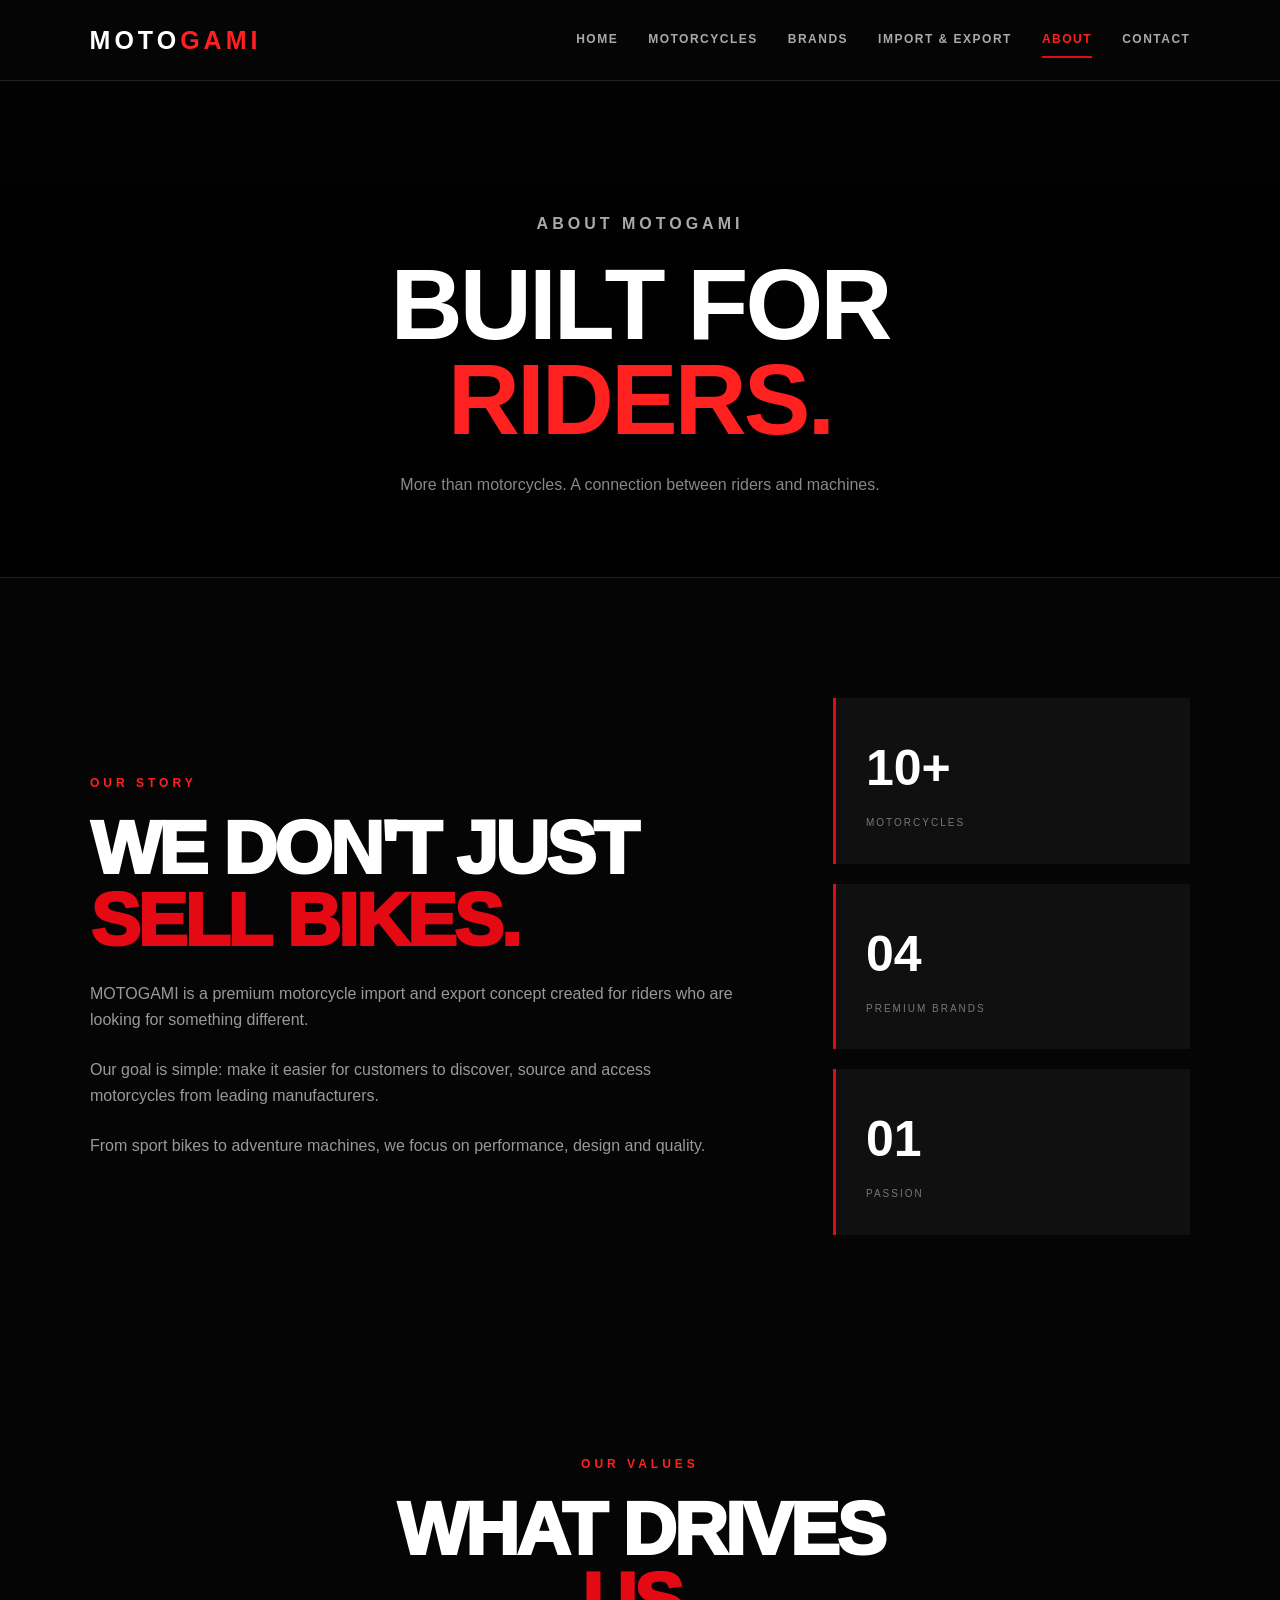
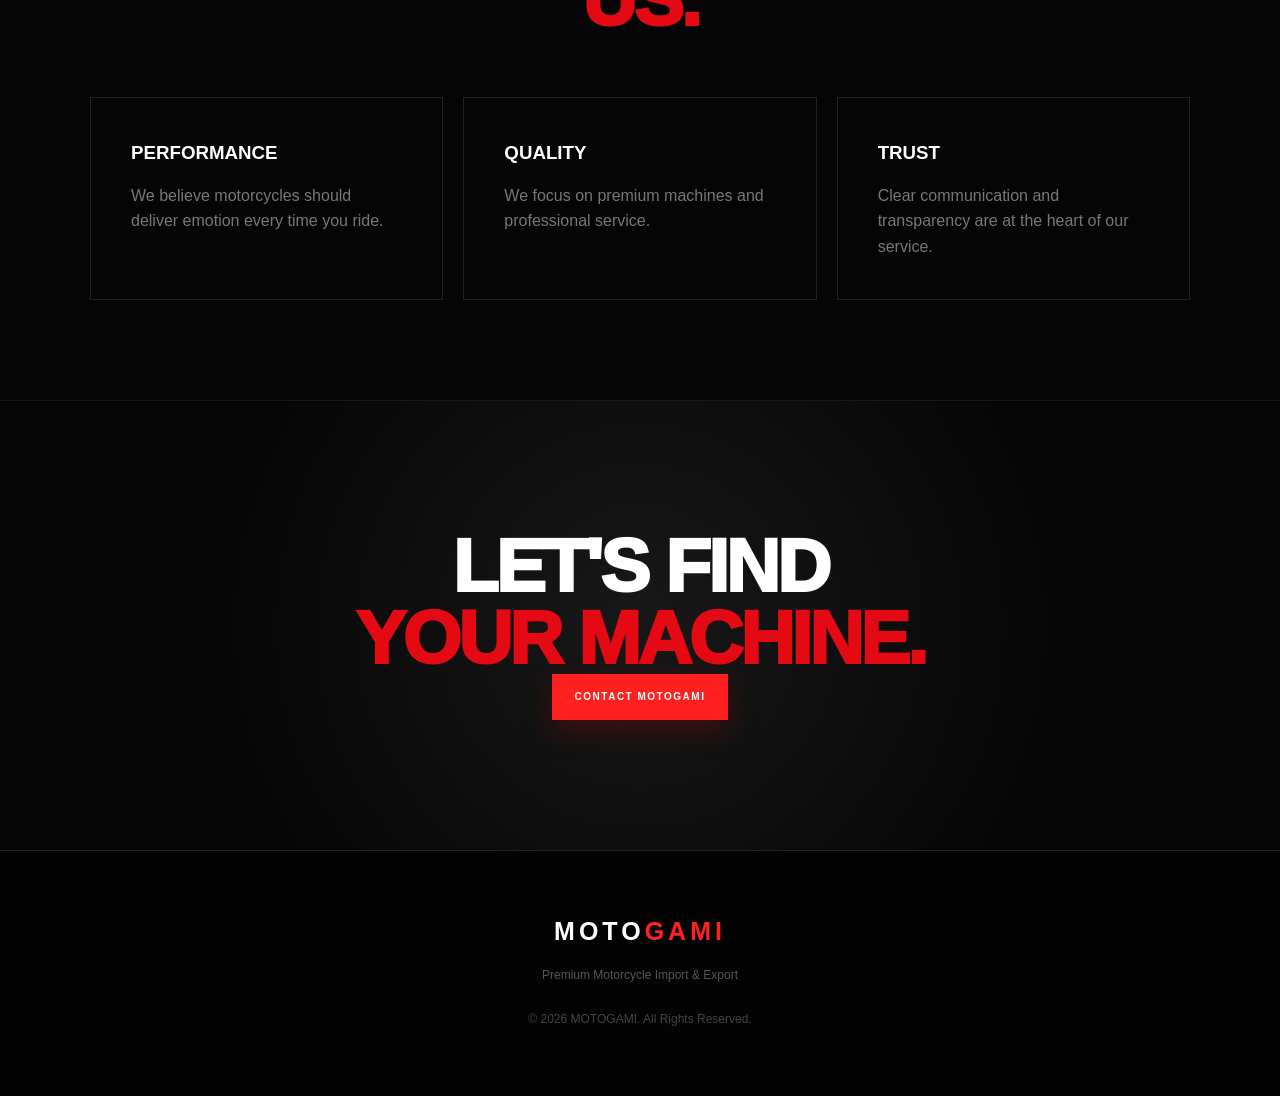
==== about.html @ 8d2bdc22 "Add files via upload" ====
<!DOCTYPE html>
<html lang="en">

<head>

    <meta charset="UTF-8">

    <meta name="viewport" content="width=device-width, initial-scale=1.0">

    <title>MOTOGAMI | About Us</title>

    <link rel="stylesheet" href="style.css">

</head>

<body>


    <header class="navbar">

        <div class="logo">
            MOTO<span>GAMI</span>
        </div>

        <nav>

            <a href="index.html">
                HOME
            </a>

            <a href="motorcycles.html">
                MOTORCYCLES
            </a>

            <a href="brands.html">
                BRANDS
            </a>

            <a href="import-export.html">
                IMPORT & EXPORT
            </a>

            <a href="about.html" class="active">
                ABOUT
            </a>

            <a href="contact.html">
                CONTACT
            </a>

        </nav>

    </header>


    <main>


        <section class="page-hero">

            <p class="section-label">
                ABOUT MOTOGAMI
            </p>

            <h1>
                BUILT FOR<br>
                <span>RIDERS.</span>
            </h1>

            <p>
                More than motorcycles. A connection between
                riders and machines.
            </p>

        </section>


        <section class="about-section">


            <div class="about-content">

                <p class="section-label">
                    OUR STORY
                </p>

                <h2>
                    WE DON'T JUST<br>
                    <span>SELL BIKES.</span>
                </h2>

                <p>
                    MOTOGAMI is a premium motorcycle import and export
                    concept created for riders who are looking for
                    something different.
                </p>

                <p>
                    Our goal is simple: make it easier for customers
                    to discover, source and access motorcycles from
                    leading manufacturers.
                </p>

                <p>
                    From sport bikes to adventure machines,
                    we focus on performance, design and quality.
                </p>

            </div>


            <div class="about-stats">

                <div class="stat">

                    <strong>
                        10+
                    </strong>

                    <span>
                        MOTORCYCLES
                    </span>

                </div>


                <div class="stat">

                    <strong>
                        04
                    </strong>

                    <span>
                        PREMIUM BRANDS
                    </span>

                </div>


                <div class="stat">

                    <strong>
                        01
                    </strong>

                    <span>
                        PASSION
                    </span>

                </div>

            </div>


        </section>


        <section class="values">

            <p class="section-label">
                OUR VALUES
            </p>

            <h2>
                WHAT DRIVES<br>
                <span>US.</span>
            </h2>


            <div class="values-grid">

                <div class="value-card">

                    <h3>
                        PERFORMANCE
                    </h3>

                    <p>
                        We believe motorcycles should deliver
                        emotion every time you ride.
                    </p>

                </div>


                <div class="value-card">

                    <h3>
                        QUALITY
                    </h3>

                    <p>
                        We focus on premium machines and
                        professional service.
                    </p>

                </div>


                <div class="value-card">

                    <h3>
                        TRUST
                    </h3>

                    <p>
                        Clear communication and transparency
                        are at the heart of our service.
                    </p>

                </div>

            </div>

        </section>


        <section class="cta">

            <h2>
                LET'S FIND<br>
                <span>YOUR MACHINE.</span>
            </h2>

            <a href="contact.html" class="btn btn-primary">
                CONTACT MOTOGAMI
            </a>

        </section>


    </main>


    <footer>

        <div class="footer-logo">
            MOTO<span>GAMI</span>
        </div>

        <p>
            Premium Motorcycle Import & Export
        </p>

        <p class="copyright">
            © 2026 MOTOGAMI. All Rights Reserved.
        </p>

    </footer>


    <script src="script.js"></script>

</body>

</html>
---- style.css ----
/* =====================================================
   MOTOGAMI
   PREMIUM MOTORCYCLE IMPORT & EXPORT
   ===================================================== */


/* ---------- RESET ---------- */

* {
    margin: 0;
    padding: 0;
    box-sizing: border-box;
}


html {
    scroll-behavior: smooth;
}


body {
    font-family: Arial, Helvetica, sans-serif;

    background:
        radial-gradient(circle at top,
            #171717 0%,
            #080808 45%,
            #030303 100%);

    color: #ffffff;

    line-height: 1.6;

    overflow-x: hidden;
}


img {
    width: 100%;
    display: block;
}


a {
    text-decoration: none;
    color: inherit;
}


/* =====================================================
   NAVBAR
   ===================================================== */

.navbar {

    width: 100%;

    padding: 25px 7%;

    display: flex;

    justify-content: space-between;

    align-items: center;

    position: relative;

    z-index: 100;

    background:
        rgba(5, 5, 5, 0.92);

    border-bottom:
        1px solid rgba(255, 255, 255, 0.07);

    backdrop-filter: blur(12px);
}


.logo {

    font-size: 25px;

    font-weight: 900;

    letter-spacing: 4px;

}


.logo span,
.footer-logo span {

    color: #e50914;

}


nav {

    display: flex;

    gap: 28px;

    align-items: center;

}


nav a {

    font-size: 11px;

    font-weight: 800;

    letter-spacing: 1.5px;

    color: #999;

    position: relative;

    transition: 0.3s;

}


nav a::after {

    content: "";

    position: absolute;

    left: 0;

    bottom: -8px;

    width: 0;

    height: 2px;

    background: #e50914;

    transition: 0.3s;

}


nav a:hover,
nav a.active {

    color: #ffffff;

}


nav a:hover::after,
nav a.active::after {

    width: 100%;

}


/* =====================================================
   HERO
   ===================================================== */

.hero {

    min-height: 85vh;

    position: relative;

    display: flex;

    align-items: center;

    justify-content: center;

    text-align: center;

    overflow: hidden;

    background-image:
        linear-gradient(rgba(0, 0, 0, 0.70),
            rgba(0, 0, 0, 0.88)),
        url("images/africa-twin.jpg");

    background-size: cover;

    background-position: center;

}


.hero::before {

    content: "";

    position: absolute;

    inset: 0;

    background:
        linear-gradient(90deg,
            transparent,
            rgba(229, 9, 20, 0.08),
            transparent);

}


.hero-content {

    position: relative;

    z-index: 2;

    max-width: 900px;

    padding: 40px;

}


.small-title,
.section-label {

    color: #e50914;

    font-size: 12px;

    font-weight: 900;

    letter-spacing: 4px;

    margin-bottom: 20px;

}


.hero h1 {

    font-size: clamp(60px, 9vw, 130px);

    line-height: 0.88;

    font-weight: 1000;

    letter-spacing: -5px;

    text-transform: uppercase;

}


.hero h1 span,
h2 span,
.page-hero h1 span {

    color: #e50914;

}


.hero-text {

    max-width: 650px;

    margin: 35px auto;

    color: #bbb;

    font-size: 17px;

}


.hero-buttons {

    display: flex;

    justify-content: center;

    gap: 15px;

    flex-wrap: wrap;

}


/* =====================================================
   BUTTONS
   ===================================================== */

.btn {

    display: inline-flex;

    align-items: center;

    justify-content: center;

    padding: 16px 28px;

    font-size: 11px;

    font-weight: 900;

    letter-spacing: 2px;

    transition: 0.3s;

}


.btn-primary {

    background: #e50914;

    color: white;

    box-shadow:
        0 10px 30px rgba(229, 9, 20, 0.22);

}


.btn-primary:hover {

    background: #ff1824;

    transform: translateY(-3px);

    box-shadow:
        0 15px 40px rgba(229, 9, 20, 0.35);

}


.btn-outline {

    border: 1px solid #555;

    color: white;

}


.btn-outline:hover {

    border-color: #e50914;

    background: rgba(229, 9, 20, 0.1);

    transform: translateY(-3px);

}


/* =====================================================
   GENERAL SECTION
   ===================================================== */

.section {

    width: min(1200px, 90%);

    margin: auto;

    padding: 110px 0;

    text-align: center;

}


.section h2,
.cta h2,
.process-intro h2,
.about-content h2,
.values h2,
.contact-info h2 {

    font-size: clamp(40px, 6vw, 75px);

    line-height: 0.95;

    font-weight: 1000;

    letter-spacing: -3px;

}


.section-description {

    max-width: 700px;

    margin: 30px auto 70px;

    color: #999;

}


/* =====================================================
   FEATURES
   ===================================================== */

.feature-grid {

    display: grid;

    grid-template-columns:
        repeat(3, 1fr);

    gap: 20px;

}


.feature-card {

    text-align: left;

    padding: 40px;

    background:
        linear-gradient(145deg,
            #151515,
            #090909);

    border:
        1px solid #242424;

    position: relative;

    transition: 0.3s;

}


.feature-card:hover {

    transform: translateY(-8px);

    border-color: #e50914;

}


.feature-number {

    color: #e50914;

    font-size: 13px;

    font-weight: 900;

    margin-bottom: 30px;

}


.feature-card h3 {

    font-size: 20px;

    letter-spacing: 1px;

    margin-bottom: 15px;

}


.feature-card p {

    color: #888;

    font-size: 14px;

}


/* =====================================================
   FEATURED
   ===================================================== */

.featured {

    display: grid;

    grid-template-columns:
        1.2fr 1fr;

    align-items: center;

    min-height: 650px;

    background: #0a0a0a;

}


.featured-image {

    height: 100%;

    min-height: 600px;

    overflow: hidden;

}


.featured-image img {

    height: 100%;

    object-fit: cover;

    transition: 0.8s;

}


.featured:hover img {

    transform: scale(1.04);

}


.featured-content {

    padding: 70px;

    text-align: left;

}


.featured-content h2 {

    font-size: clamp(45px, 5vw, 80px);

    line-height: 0.9;

    margin-bottom: 30px;

}


.featured-content p:not(.section-label) {

    color: #999;

    max-width: 500px;

    margin-bottom: 35px;

}


/* =====================================================
   PAGE HERO
   ===================================================== */

.page-hero {

    min-height: 430px;

    padding: 100px 20px 80px;

    display: flex;

    flex-direction: column;

    align-items: center;

    justify-content: center;

    text-align: center;

    background:
        radial-gradient(circle,
            #191919,
            #050505 70%);

    border-bottom:
        1px solid #202020;

}


.page-hero h1 {

    font-size:
        clamp(55px, 8vw, 100px);

    line-height: 0.9;

    letter-spacing: -4px;

}


.page-hero p:last-child {

    color: #888;

    margin-top: 25px;

}


/* =====================================================
   MOTORCYCLES
   ===================================================== */

.bike-grid {

    display: grid;

    grid-template-columns:
        repeat(2, 1fr);

    gap: 30px;

    text-align: left;

}


.bike-card {

    background: #101010;

    border: 1px solid #222;

    overflow: hidden;

    transition: 0.4s;

}


.bike-card:hover {

    transform: translateY(-8px);

    border-color: #e50914;

}


.bike-image {

    height: 350px;

    position: relative;

    overflow: hidden;

}


.bike-image img {

    height: 100%;

    object-fit: cover;

    transition: 0.5s;

}


.bike-card:hover .bike-image img {

    transform: scale(1.07);

}


.bike-tag {

    position: absolute;

    top: 20px;

    right: 20px;

    padding: 8px 12px;

    background: #e50914;

    font-size: 9px;

    font-weight: 900;

    letter-spacing: 1px;

}


.bike-info {

    padding: 30px;

}


.bike-number {

    color: #e50914;

    font-size: 12px;

    font-weight: 900;

}


.bike-info h3 {

    font-size: 25px;

    margin: 8px 0 12px;

}


.bike-info p:not(.bike-number) {

    color: #888;

    font-size: 14px;

    margin-bottom: 25px;

}


.card-btn {

    color: #fff;

    font-size: 10px;

    font-weight: 900;

    letter-spacing: 1px;

    transition: 0.3s;

}


.card-btn:hover {

    color: #e50914;

}


/* =====================================================
   BRANDS
   ===================================================== */

.brand-grid {

    display: grid;

    grid-template-columns:
        repeat(2, 1fr);

    gap: 25px;

}


.brand-card {

    height: 430px;

    position: relative;

    overflow: hidden;

    border: 1px solid #222;

}


.brand-card img {

    height: 100%;

    object-fit: cover;

    transition: 0.6s;

}


.brand-card::after {

    content: "";

    position: absolute;

    inset: 0;

    background:
        linear-gradient(transparent 20%,
            rgba(0, 0, 0, 0.9) 100%);

}


.brand-card:hover img {

    transform: scale(1.06);

}


.brand-overlay {

    position: absolute;

    z-index: 2;

    left: 35px;

    right: 35px;

    bottom: 30px;

    text-align: left;

}


.brand-overlay p {

    color: #e50914;

    font-weight: 900;

}


.brand-overlay h2 {

    font-size: 50px;

    margin: 5px 0;

}


.brand-overlay span {

    color: #aaa;

    font-size: 10px;

    letter-spacing: 2px;

}


.brand-overlay a {

    display: block;

    margin-top: 20px;

    font-size: 10px;

    font-weight: 900;

    color: white;

}


.brand-overlay a:hover {

    color: #e50914;

}


/* =====================================================
   IMPORT EXPORT
   ===================================================== */

.process-intro {

    max-width: 750px;

    margin: auto;

    text-align: center;

}


.process-intro .section-description {

    margin-bottom: 60px;

}


.process-grid {

    display: grid;

    grid-template-columns:
        repeat(4, 1fr);

    gap: 15px;

}


.process-card {

    padding: 35px 25px;

    background: #101010;

    border: 1px solid #222;

    text-align: left;

    transition: 0.3s;

}


.process-card:hover {

    border-color: #e50914;

}


.process-card>span {

    color: #e50914;

    font-size: 13px;

    font-weight: 900;

}


.process-card h3 {

    margin: 30px 0 12px;

}


.process-card p {

    color: #777;

    font-size: 13px;

}


.import-highlight {

    min-height: 500px;

    display: flex;

    align-items: center;

    justify-content: center;

    text-align: center;

    padding: 80px 20px;

    background:
        linear-gradient(rgba(0, 0, 0, .78),
            rgba(0, 0, 0, .88)),
        url("images/bike7.jpg");

    background-size: cover;

    background-position: center;

}


.import-highlight h2 {

    font-size: clamp(50px, 7vw, 90px);

    line-height: .9;

    margin-bottom: 25px;

}


.import-highlight p:not(.section-label) {

    color: #999;

    margin-bottom: 30px;

}


/* =====================================================
   ABOUT
   ===================================================== */

.about-section {

    width: min(1100px, 90%);

    margin: auto;

    padding: 120px 0;

    display: grid;

    grid-template-columns:
        1.3fr .7fr;

    gap: 80px;

    align-items: center;

}


.about-content p:not(.section-label) {

    color: #999;

    margin-top: 25px;

    max-width: 650px;

}


.about-stats {

    display: grid;

    gap: 20px;

}


.stat {

    padding: 30px;

    background: #101010;

    border-left: 3px solid #e50914;

}


.stat strong {

    display: block;

    font-size: 50px;

}


.stat span {

    color: #777;

    font-size: 10px;

    letter-spacing: 2px;

}


.values {

    width: min(1100px, 90%);

    margin: auto;

    padding: 100px 0;

    text-align: center;

}


.values-grid {

    display: grid;

    grid-template-columns:
        repeat(3, 1fr);

    gap: 20px;

    margin-top: 60px;

}


.value-card {

    padding: 40px;

    border: 1px solid #222;

    text-align: left;

}


.value-card h3 {

    margin-bottom: 15px;

}


.value-card p {

    color: #777;

}


/* =====================================================
   CONTACT
   ===================================================== */

.contact-section {

    width: min(1100px, 90%);

    margin: auto;

    padding: 110px 0;

    display: grid;

    grid-template-columns:
        1fr 1fr;

    gap: 80px;

}


.contact-info {

    text-align: left;

}


.contact-item {

    margin-top: 35px;

    padding-bottom: 25px;

    border-bottom: 1px solid #222;

}


.contact-item span {

    display: block;

    color: #e50914;

    font-size: 10px;

    font-weight: 900;

    letter-spacing: 2px;

    margin-bottom: 8px;

}


.contact-item a {

    font-size: 18px;

    font-weight: 700;

}


.contact-item a:hover {

    color: #e50914;

}


.contact-item p {

    color: #aaa;

}


.contact-form {

    background: #0e0e0e;

    padding: 40px;

    border: 1px solid #222;

}


.form-group {

    margin-bottom: 22px;

}


.form-group label {

    display: block;

    font-size: 9px;

    font-weight: 900;

    letter-spacing: 2px;

    margin-bottom: 8px;

    color: #aaa;

}


.form-group input,
.form-group textarea {

    width: 100%;

    padding: 15px;

    background: #070707;

    border: 1px solid #292929;

    color: white;

    outline: none;

    font-family: inherit;

    transition: .3s;

}


.form-group input:focus,
.form-group textarea:focus {

    border-color: #e50914;

}


.form-group textarea {

    resize: vertical;

}


.form-button {

    border: none;

    width: 100%;

    cursor: pointer;

}


#formMessage {

    margin-top: 15px;

    text-align: center;

    font-size: 13px;

    color: #e50914;

}


/* =====================================================
   CTA
   ===================================================== */

.cta {

    padding: 130px 20px;

    text-align: center;

    border-top: 1px solid #181818;

    background:
        radial-gradient(circle,
            #181818,
            #050505 65%);

}


.cta p:not(.section-label) {

    color: #888;

    margin: 25px auto 35px;

}


/* =====================================================
   FOOTER
   ===================================================== */

footer {

    padding: 60px 20px;

    text-align: center;

    border-top: 1px solid #1d1d1d;

    background: #030303;

}


.footer-logo {

    font-size: 25px;

    font-weight: 900;

    letter-spacing: 4px;

    margin-bottom: 15px;

}


footer>p {

    color: #666;

    font-size: 12px;

}


footer .copyright {

    margin-top: 25px;

    color: #444;

}


/* =====================================================
   RESPONSIVE
   ===================================================== */

@media (max-width: 900px) {


    .navbar {

        flex-direction: column;

        gap: 25px;

    }


    nav {

        flex-wrap: wrap;

        justify-content: center;

        gap: 18px;

    }


    .feature-grid,
    .values-grid,
    .process-grid {

        grid-template-columns:
            repeat(2, 1fr);

    }


    .featured {

        grid-template-columns: 1fr;

    }


    .featured-image {

        min-height: 450px;

    }


    .featured-content {

        padding: 60px 8%;

        text-align: center;

    }


    .featured-content p {

        margin-left: auto;

        margin-right: auto;

    }


    .bike-grid,
    .brand-grid {

        grid-template-columns: 1fr;

    }


    .about-section,
    .contact-section {

        grid-template-columns: 1fr;

    }

}


@media (max-width: 600px) {


    .navbar {

        padding: 20px 15px;

    }


    nav {

        gap: 12px;

    }


    nav a {

        font-size: 9px;

    }


    .hero {

        min-height: 75vh;

    }


    .hero-content {

        padding: 20px;

    }


    .hero h1 {

        letter-spacing: -3px;

    }


    .hero-text {

        font-size: 14px;

    }


    .section {

        padding: 75px 0;

    }


    .feature-grid,
    .values-grid,
    .process-grid {

        grid-template-columns: 1fr;

    }


    .bike-image {

        height: 280px;

    }


    .brand-card {

        height: 350px;

    }


    .brand-overlay h2 {

        font-size: 40px;

    }


    .about-section,
    .contact-section {

        padding: 75px 0;

    }


    .contact-form {

        padding: 25px;

    }


    .cta {

        padding: 90px 20px;

    }

}

/* =========================================
   MOTOGAMI - GLOBAL STYLE
========================================= */

* {
    margin: 0;
    padding: 0;
    box-sizing: border-box;
}

html {
    scroll-behavior: smooth;
}

body {
    background: #050505;
    color: #ffffff;
    font-family: Arial, Helvetica, sans-serif;
    line-height: 1.6;
}


/* =========================================
   NAVBAR
========================================= */

.navbar {
    width: 100%;
    min-height: 80px;

    display: flex;
    justify-content: space-between;
    align-items: center;

    padding: 20px 7%;

    background: #050505;

    border-bottom: 1px solid #222;

    position: sticky;
    top: 0;
    z-index: 1000;
}

.logo {
    font-size: 25px;
    font-weight: 900;
    letter-spacing: 4px;
}

.logo span,
.footer-logo span {
    color: #ff2020;
}

.navbar nav {
    display: flex;
    gap: 30px;
}

.navbar nav a {
    color: #aaa;
    text-decoration: none;

    font-size: 12px;
    font-weight: bold;

    letter-spacing: 1.5px;

    transition: 0.3s;
}

.navbar nav a:hover,
.navbar nav a.active {
    color: #ff2020;
}


/* =========================================
   PAGE HERO
========================================= */

.page-hero {
    min-height: 55vh;

    display: flex;
    justify-content: center;
    align-items: center;

    text-align: center;

    position: relative;

    background:
        linear-gradient(rgba(0, 0, 0, 0.65),
            rgba(0, 0, 0, 0.9)),
        url("images/hero.jpg");

    background-size: cover;
    background-position: center;
}

.hero-overlay {
    max-width: 900px;
    padding: 40px;
}

.small-title,
.section-label {
    color: #ff2020;

    font-size: 12px;
    font-weight: bold;

    letter-spacing: 4px;

    margin-bottom: 20px;
}

.page-hero h1 {
    font-size: clamp(45px, 8vw, 100px);

    font-weight: 900;

    line-height: 0.95;

    letter-spacing: -3px;
}

.page-hero h1 span {
    display: block;
    color: #ff2020;
}

.page-hero p {
    margin-top: 30px;

    color: #aaa;

    font-size: 16px;
}


/* =========================================
   INTRO
========================================= */

.motorcycle-intro {
    max-width: 900px;

    margin: auto;

    padding: 110px 25px 70px;

    text-align: center;
}

.motorcycle-intro h2 {
    font-size: clamp(40px, 6vw, 75px);

    line-height: 1;

    font-weight: 900;

    margin-bottom: 25px;
}

.motorcycle-intro h2 span {
    color: #ff2020;
}

.intro-text {
    max-width: 650px;

    margin: auto;

    color: #888;

    font-size: 16px;
}


/* =========================================
   MOTORCYCLE GRID
========================================= */

.motorcycles-container {

    width: 86%;

    max-width: 1500px;

    margin: auto;

    display: grid;

    grid-template-columns: repeat(2, 1fr);

    gap: 45px;

    padding-bottom: 120px;
}


/* =========================================
   BIKE CARD
========================================= */

.bike-card {

    background: #0b0b0b;

    border: 1px solid #222;

    overflow: hidden;

    transition: 0.4s;

    position: relative;
}

.bike-card:hover {

    transform: translateY(-8px);

    border-color: #ff2020;

    box-shadow:
        0 20px 60px rgba(255, 0, 0, 0.12);
}


/* =========================================
   BIKE IMAGE
========================================= */

.bike-image {

    width: 100%;

    height: 400px;

    position: relative;

    overflow: hidden;

    background: #111;
}

.bike-image img {

    width: 100%;
    height: 100%;

    object-fit: cover;

    transition: 0.6s;
}

.bike-card:hover .bike-image img {

    transform: scale(1.06);
}


/* NUMBER */

.bike-number {

    position: absolute;

    top: 20px;
    left: 20px;

    width: 45px;
    height: 45px;

    display: flex;
    justify-content: center;
    align-items: center;

    background: #ff2020;

    color: #fff;

    font-weight: 900;

    font-size: 14px;
}


/* =========================================
   BIKE INFORMATION
========================================= */

.bike-info {

    padding: 35px;
    text-align: center;
}

.bike-category {

    color: #ff2020;

    font-size: 10px;

    letter-spacing: 3px;

    font-weight: bold;

    margin-bottom: 10px;
}

.bike-info h3 {

    font-size: 32px;

    font-weight: 900;

    margin-bottom: 15px;

    text-transform: uppercase;
}

.bike-description {

    color: #888;

    font-size: 14px;

    max-width: 600px;

    margin: auto auto 30px;
}


/* =========================================
   SPECS
========================================= */

.specs {

    display: grid;

    grid-template-columns: repeat(3, 1fr);

    border-top: 1px solid #222;
    border-bottom: 1px solid #222;

    margin-bottom: 25px;
}

.specs div {

    padding: 18px 8px;

    border-right: 1px solid #222;
}

.specs div:nth-child(3n) {
    border-right: none;
}

.specs span {

    display: block;

    color: #666;

    font-size: 9px;

    letter-spacing: 1px;

    margin-bottom: 5px;
}

.specs strong {

    display: block;

    color: #fff;

    font-size: 13px;
}


/* =========================================
   EXTRA DETAILS
========================================= */

.bike-details {

    padding: 15px 0;

    border-bottom: 1px solid #222;

    margin-bottom: 25px;
}

.bike-details p {

    color: #777;

    font-size: 12px;

    margin: 6px 0;
}

.bike-details strong {

    color: #ddd;
}


/* =========================================
   BUTTONS
========================================= */

.bike-actions {

    display: flex;

    justify-content: center;

    gap: 12px;

    flex-wrap: wrap;
}

.btn-primary,
.btn-secondary {

    display: inline-block;

    padding: 14px 22px;

    text-decoration: none;

    font-size: 10px;

    font-weight: bold;

    letter-spacing: 1.5px;

    transition: 0.3s;
}

.btn-primary {

    background: #ff2020;

    color: white;

    border: 1px solid #ff2020;
}

.btn-primary:hover {

    background: transparent;

    color: #ff2020;
}

.btn-secondary {

    color: white;

    border: 1px solid #444;
}

.btn-secondary:hover {

    border-color: #ff2020;

    color: #ff2020;
}


/* =========================================
   CTA
========================================= */

.motorcycle-cta {

    width: 86%;

    max-width: 1200px;

    margin: 0 auto 120px;

    padding: 90px 40px;

    text-align: center;

    background: #0b0b0b;

    border: 1px solid #222;
}

.motorcycle-cta h2 {

    font-size: clamp(40px, 6vw, 70px);

    line-height: 1;

    font-weight: 900;

    margin-bottom: 25px;
}

.motorcycle-cta h2 span {

    color: #ff2020;
}

.motorcycle-cta p:not(.section-label) {

    color: #888;

    max-width: 600px;

    margin: 0 auto 35px;
}


/* =========================================
   FOOTER
========================================= */

footer {

    text-align: center;

    padding: 60px 20px;

    border-top: 1px solid #222;

    background: #030303;
}

.footer-logo {

    font-size: 25px;

    font-weight: 900;

    letter-spacing: 4px;

    margin-bottom: 15px;
}

footer p {

    color: #555;

    font-size: 12px;

    margin: 7px;
}


/* =========================================
   RESPONSIVE
========================================= */

@media (max-width: 900px) {

    .navbar {

        flex-direction: column;

        gap: 20px;
    }

    .navbar nav {

        flex-wrap: wrap;

        justify-content: center;

        gap: 15px;
    }

    .motorcycles-container {

        grid-template-columns: 1fr;

        width: 92%;
    }

}


@media (max-width: 600px) {

    .page-hero {

        min-height: 45vh;
    }

    .bike-image {

        height: 280px;
    }

    .bike-info {

        padding: 25px 15px;
    }

    .bike-info h3 {

        font-size: 25px;
    }

    .specs {

        grid-template-columns: repeat(2, 1fr);
    }

    .specs div:nth-child(3n) {

        border-right: 1px solid #222;
    }

    .specs div:nth-child(2n) {

        border-right: none;
    }

    .bike-actions {

        flex-direction: column;
    }

    .btn-primary,
    .btn-secondary {

        width: 100%;

        text-align: center;
    }

}
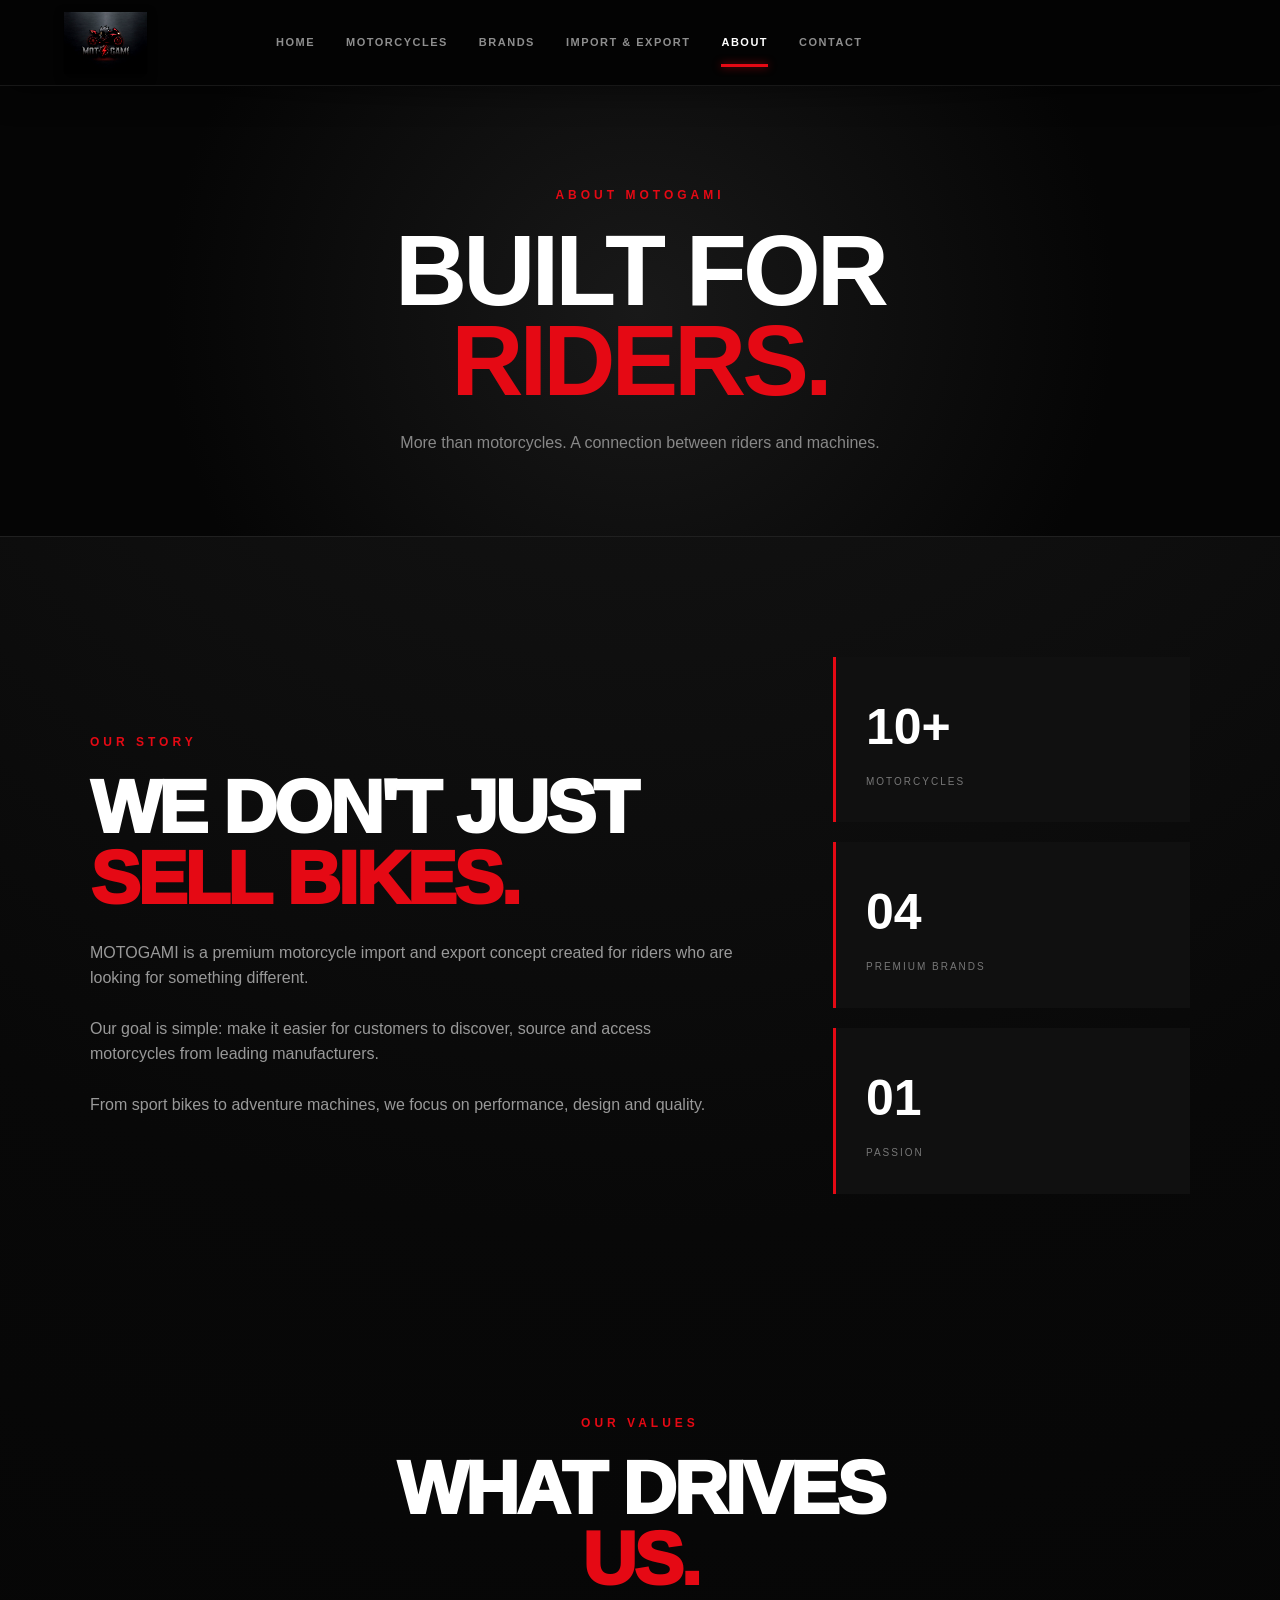
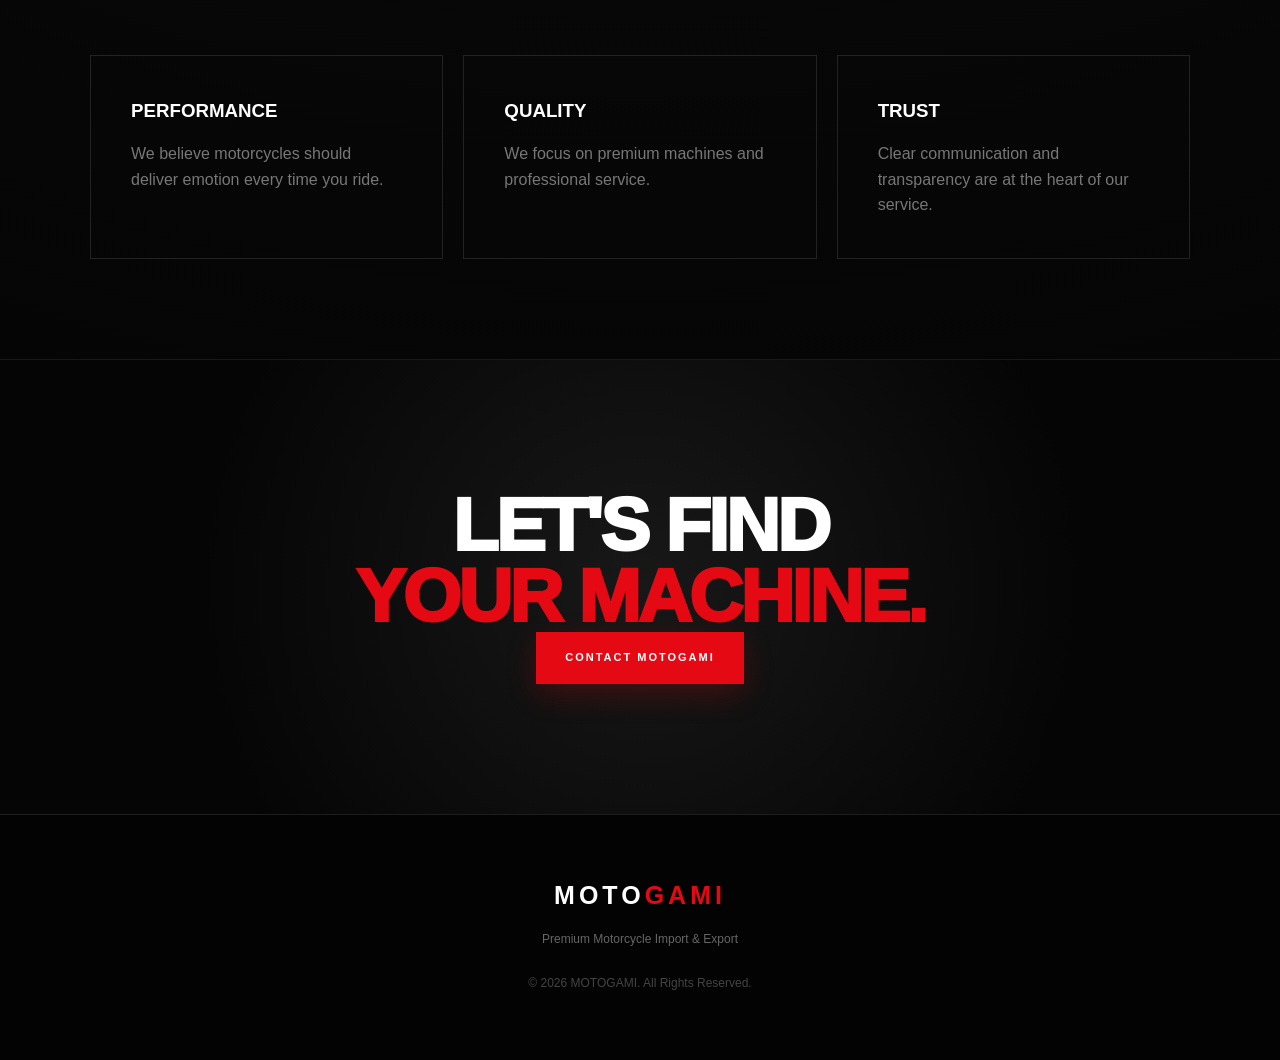
==== commit 74e88b38: "Add files via upload" ====
--- a/about.html
+++ b/about.html
@@ -19,7 +19,7 @@
     <header class="navbar">
 
         <div class="logo">
-            MOTO<span>GAMI</span>
+            <img src="logo.jpg" alt="MOTOGAMI Logo">
         </div>
 
         <nav>
--- a/style.css
+++ b/style.css
@@ -1,10 +1,12 @@
 /* =====================================================
    MOTOGAMI
    PREMIUM MOTORCYCLE IMPORT & EXPORT
-   ===================================================== */
-
-
-/* ---------- RESET ---------- */
+===================================================== */
+
+
+/* =====================================================
+   RESET
+===================================================== */
 
 * {
     margin: 0;
@@ -12,11 +14,9 @@
     box-sizing: border-box;
 }
 
-
 html {
     scroll-behavior: smooth;
 }
-
 
 body {
     font-family: Arial, Helvetica, sans-serif;
@@ -34,13 +34,11 @@
     overflow-x: hidden;
 }
 
-
 img {
     width: 100%;
     display: block;
 }
 
-
 a {
     text-decoration: none;
     color: inherit;
@@ -49,82 +47,196 @@
 
 /* =====================================================
    NAVBAR
-   ===================================================== */
+   NEW VERSION
+===================================================== */
 
 .navbar {
 
     width: 100%;
 
-    padding: 25px 7%;
+    height: 86px;
+
+    padding: 0 5%;
 
     display: flex;
 
-    justify-content: space-between;
-
     align-items: center;
 
+    justify-content: flex-start;
+
+    background:
+        rgba(4, 4, 4, 0.97);
+
+    border-bottom:
+        1px solid rgba(255, 255, 255, 0.08);
+
+    position: sticky;
+
+    top: 0;
+
+    z-index: 1000;
+
+    backdrop-filter: blur(14px);
+
+    box-shadow:
+        0 8px 30px rgba(0, 0, 0, 0.4);
+
+    overflow: hidden;
+}
+
+
+/* =====================================================
+   LOGO
+===================================================== */
+
+.navbar .logo {
+
+    width: 170px;
+
+    height: 70px;
+
+    display: flex;
+
+    align-items: center;
+
+    justify-content: flex-start;
+
+    flex-shrink: 0;
+
     position: relative;
 
-    z-index: 100;
-
-    background:
-        rgba(5, 5, 5, 0.92);
-
-    border-bottom:
-        1px solid rgba(255, 255, 255, 0.07);
-
-    backdrop-filter: blur(12px);
-}
-
-
-.logo {
-
-    font-size: 25px;
+    margin-right: 42px;
+}
+
+
+/* Logo image */
+
+.navbar .logo img {
+
+    width: 165px;
+
+    height: 62px;
+
+    object-fit: contain;
+
+    object-position: left center;
+
+    display: block;
+
+    position: relative;
+
+    z-index: 2;
+
+    filter:
+        brightness(1.08) contrast(1.15) drop-shadow(0 3px 5px rgba(0, 0, 0, 0.85));
+
+    transition:
+        transform 0.35s ease,
+        filter 0.35s ease;
+}
+
+
+/* Logo hover */
+
+.navbar .logo:hover img {
+
+    transform: scale(1.04);
+
+    filter:
+        brightness(1.15) contrast(1.18) drop-shadow(0 0 9px rgba(229, 9, 20, 0.45));
+}
+
+
+/*
+   IMPORTANT:
+   نحيدو الدائرة والـ/// القديمة
+   باش ما يبقاش التخربيق
+*/
+
+.navbar .logo::before,
+.navbar .logo::after {
+
+    display: none !important;
+
+    content: none !important;
+}
+
+
+/* =====================================================
+   NAVIGATION
+===================================================== */
+
+.navbar nav {
+
+    height: 100%;
+
+    display: flex;
+
+    align-items: center;
+
+    justify-content: flex-start;
+
+    gap: 31px;
+
+    flex: 1;
+
+    min-width: 0;
+}
+
+
+/* Navigation links */
+
+.navbar nav a {
+
+    height: 100%;
+
+    display: flex;
+
+    align-items: center;
+
+    justify-content: center;
+
+    position: relative;
+
+    padding: 0;
+
+    color: #8e8e8e;
+
+    font-size: 11px;
 
     font-weight: 900;
 
-    letter-spacing: 4px;
-
-}
-
-
-.logo span,
-.footer-logo span {
-
-    color: #e50914;
-
-}
-
-
-nav {
-
-    display: flex;
-
-    gap: 28px;
-
-    align-items: center;
-
-}
-
-
-nav a {
-
-    font-size: 11px;
-
-    font-weight: 800;
-
     letter-spacing: 1.5px;
 
-    color: #999;
-
-    position: relative;
-
-    transition: 0.3s;
-
-}
-
-
-nav a::after {
+    white-space: nowrap;
+
+    transition:
+        color 0.3s ease,
+        transform 0.3s ease;
+}
+
+
+/* Hover */
+
+.navbar nav a:hover {
+
+    color: #ffffff;
+
+    transform: translateY(-2px);
+}
+
+
+/* Active */
+
+.navbar nav a.active {
+
+    color: #ffffff;
+}
+
+
+/* Red underline */
+
+.navbar nav a::after {
 
     content: "";
 
@@ -132,38 +244,31 @@
 
     left: 0;
 
-    bottom: -8px;
+    bottom: 18px;
 
     width: 0;
 
-    height: 2px;
+    height: 3px;
 
     background: #e50914;
 
-    transition: 0.3s;
-
-}
-
-
-nav a:hover,
-nav a.active {
-
-    color: #ffffff;
-
-}
-
-
-nav a:hover::after,
-nav a.active::after {
+    box-shadow:
+        0 0 8px rgba(229, 9, 20, 0.65);
+
+    transition:
+        width 0.3s ease;
+}
+
+.navbar nav a:hover::after,
+.navbar nav a.active::after {
 
     width: 100%;
-
 }
 
 
 /* =====================================================
    HERO
-   ===================================================== */
+===================================================== */
 
 .hero {
 
@@ -184,12 +289,11 @@
     background-image:
         linear-gradient(rgba(0, 0, 0, 0.70),
             rgba(0, 0, 0, 0.88)),
-        url("images/africa-twin.jpg");
+        url("images/BACKGROUND.jpg");
 
     background-size: cover;
 
     background-position: center;
-
 }
 
 
@@ -206,7 +310,6 @@
             transparent,
             rgba(229, 9, 20, 0.08),
             transparent);
-
 }
 
 
@@ -219,7 +322,6 @@
     max-width: 900px;
 
     padding: 40px;
-
 }
 
 
@@ -235,13 +337,13 @@
     letter-spacing: 4px;
 
     margin-bottom: 20px;
-
 }
 
 
 .hero h1 {
 
-    font-size: clamp(60px, 9vw, 130px);
+    font-size:
+        clamp(60px, 9vw, 130px);
 
     line-height: 0.88;
 
@@ -250,7 +352,6 @@
     letter-spacing: -5px;
 
     text-transform: uppercase;
-
 }
 
 
@@ -259,7 +360,6 @@
 .page-hero h1 span {
 
     color: #e50914;
-
 }
 
 
@@ -272,7 +372,6 @@
     color: #bbb;
 
     font-size: 17px;
-
 }
 
 
@@ -285,13 +384,12 @@
     gap: 15px;
 
     flex-wrap: wrap;
-
 }
 
 
 /* =====================================================
    BUTTONS
-   ===================================================== */
+===================================================== */
 
 .btn {
 
@@ -310,7 +408,6 @@
     letter-spacing: 2px;
 
     transition: 0.3s;
-
 }
 
 
@@ -319,10 +416,11 @@
     background: #e50914;
 
     color: white;
+
+    border: 1px solid #e50914;
 
     box-shadow:
         0 10px 30px rgba(229, 9, 20, 0.22);
-
 }
 
 
@@ -334,7 +432,6 @@
 
     box-shadow:
         0 15px 40px rgba(229, 9, 20, 0.35);
-
 }
 
 
@@ -343,7 +440,6 @@
     border: 1px solid #555;
 
     color: white;
-
 }
 
 
@@ -351,16 +447,16 @@
 
     border-color: #e50914;
 
-    background: rgba(229, 9, 20, 0.1);
+    background:
+        rgba(229, 9, 20, 0.1);
 
     transform: translateY(-3px);
-
 }
 
 
 /* =====================================================
    GENERAL SECTION
-   ===================================================== */
+===================================================== */
 
 .section {
 
@@ -371,7 +467,6 @@
     padding: 110px 0;
 
     text-align: center;
-
 }
 
 
@@ -382,14 +477,14 @@
 .values h2,
 .contact-info h2 {
 
-    font-size: clamp(40px, 6vw, 75px);
+    font-size:
+        clamp(40px, 6vw, 75px);
 
     line-height: 0.95;
 
     font-weight: 1000;
 
     letter-spacing: -3px;
-
 }
 
 
@@ -400,13 +495,12 @@
     margin: 30px auto 70px;
 
     color: #999;
-
 }
 
 
 /* =====================================================
    FEATURES
-   ===================================================== */
+===================================================== */
 
 .feature-grid {
 
@@ -416,7 +510,6 @@
         repeat(3, 1fr);
 
     gap: 20px;
-
 }
 
 
@@ -437,7 +530,6 @@
     position: relative;
 
     transition: 0.3s;
-
 }
 
 
@@ -446,7 +538,6 @@
     transform: translateY(-8px);
 
     border-color: #e50914;
-
 }
 
 
@@ -459,7 +550,6 @@
     font-weight: 900;
 
     margin-bottom: 30px;
-
 }
 
 
@@ -470,7 +560,6 @@
     letter-spacing: 1px;
 
     margin-bottom: 15px;
-
 }
 
 
@@ -479,13 +568,12 @@
     color: #888;
 
     font-size: 14px;
-
 }
 
 
 /* =====================================================
    FEATURED
-   ===================================================== */
+===================================================== */
 
 .featured {
 
@@ -499,7 +587,6 @@
     min-height: 650px;
 
     background: #0a0a0a;
-
 }
 
 
@@ -510,7 +597,6 @@
     min-height: 600px;
 
     overflow: hidden;
-
 }
 
 
@@ -521,14 +607,12 @@
     object-fit: cover;
 
     transition: 0.8s;
-
 }
 
 
 .featured:hover img {
 
     transform: scale(1.04);
-
 }
 
 
@@ -537,18 +621,17 @@
     padding: 70px;
 
     text-align: left;
-
 }
 
 
 .featured-content h2 {
 
-    font-size: clamp(45px, 5vw, 80px);
+    font-size:
+        clamp(45px, 5vw, 80px);
 
     line-height: 0.9;
 
     margin-bottom: 30px;
-
 }
 
 
@@ -559,13 +642,12 @@
     max-width: 500px;
 
     margin-bottom: 35px;
-
 }
 
 
 /* =====================================================
    PAGE HERO
-   ===================================================== */
+===================================================== */
 
 .page-hero {
 
@@ -590,7 +672,6 @@
 
     border-bottom:
         1px solid #202020;
-
 }
 
 
@@ -602,7 +683,14 @@
     line-height: 0.9;
 
     letter-spacing: -4px;
-
+}
+
+
+.page-hero h1 span {
+
+    display: block;
+
+    color: #e50914;
 }
 
 
@@ -611,13 +699,12 @@
     color: #888;
 
     margin-top: 25px;
-
 }
 
 
 /* =====================================================
    MOTORCYCLES
-   ===================================================== */
+===================================================== */
 
 .bike-grid {
 
@@ -629,7 +716,6 @@
     gap: 30px;
 
     text-align: left;
-
 }
 
 
@@ -643,6 +729,7 @@
 
     transition: 0.4s;
 
+    position: relative;
 }
 
 
@@ -652,8 +739,14 @@
 
     border-color: #e50914;
 
-}
-
+    box-shadow:
+        0 20px 60px rgba(255, 0, 0, 0.12);
+}
+
+
+/* =====================================================
+   BIKE IMAGE
+===================================================== */
 
 .bike-image {
 
@@ -663,24 +756,25 @@
 
     overflow: hidden;
 
+    background: #111;
 }
 
 
 .bike-image img {
 
+    width: 100%;
+
     height: 100%;
 
     object-fit: cover;
 
-    transition: 0.5s;
-
+    transition: 0.6s;
 }
 
 
 .bike-card:hover .bike-image img {
 
     transform: scale(1.07);
-
 }
 
 
@@ -701,14 +795,12 @@
     font-weight: 900;
 
     letter-spacing: 1px;
-
 }
 
 
 .bike-info {
 
     padding: 30px;
-
 }
 
 
@@ -719,7 +811,6 @@
     font-size: 12px;
 
     font-weight: 900;
-
 }
 
 
@@ -728,7 +819,6 @@
     font-size: 25px;
 
     margin: 8px 0 12px;
-
 }
 
 
@@ -739,7 +829,6 @@
     font-size: 14px;
 
     margin-bottom: 25px;
-
 }
 
 
@@ -754,30 +843,391 @@
     letter-spacing: 1px;
 
     transition: 0.3s;
-
 }
 
 
 .card-btn:hover {
 
     color: #e50914;
-
-}
-
-
-/* =====================================================
-   BRANDS
-   ===================================================== */
-
-.brand-grid {
+}
+
+
+/* =====================================================
+   MOTORCYCLES INTRO
+===================================================== */
+
+.motorcycle-intro {
+
+    max-width: 100%;
+
+    margin: 0;
+
+    padding: 130px 25px 100px;
+
+    text-align: center;
+
+    position: relative;
+
+    overflow: hidden;
+
+    background-image:
+        linear-gradient(rgba(0, 0, 0, 0.62),
+            rgba(0, 0, 0, 0.90)),
+        url("images/BACKGROUND.jpg");
+
+    background-size: cover;
+
+    background-position: center;
+
+    background-repeat: no-repeat;
+
+    background-attachment: fixed;
+}
+
+
+/* Dark cinematic overlay */
+
+.motorcycle-intro::before {
+
+    content: "";
+
+    position: absolute;
+
+    inset: 0;
+
+    background:
+        radial-gradient(circle at center,
+            rgba(229, 9, 20, 0.08),
+            transparent 55%);
+
+    pointer-events: none;
+}
+
+
+/* Keep text above background */
+
+.motorcycle-intro h2,
+.motorcycle-intro .section-label,
+.motorcycle-intro .intro-text {
+
+    position: relative;
+
+    z-index: 2;
+}
+
+
+.motorcycle-intro h2 {
+
+    font-size:
+        clamp(45px, 6vw, 80px);
+
+    line-height: 0.95;
+
+    font-weight: 1000;
+
+    letter-spacing: -3px;
+
+    margin-bottom: 25px;
+
+    text-transform: uppercase;
+}
+
+
+.motorcycle-intro h2 span {
+
+    color: #e50914;
+
+    text-shadow:
+        0 0 20px rgba(229, 9, 20, 0.35);
+}
+
+
+.intro-text {
+
+    max-width: 700px;
+
+    margin: auto;
+
+    color: #aaa;
+
+    font-size: 16px;
+
+    line-height: 1.8;
+}
+
+/* =====================================================
+   MOTORCYCLES CONTAINER
+===================================================== */
+
+.motorcycles-container {
+
+    width: 86%;
+
+    max-width: 1500px;
+
+    margin: auto;
 
     display: grid;
 
     grid-template-columns:
         repeat(2, 1fr);
 
+    gap: 45px;
+
+    padding-bottom: 120px;
+
+}
+
+
+/* =====================================================
+   MOTORCYCLE BIG IMAGE
+===================================================== */
+
+.motorcycles-container .bike-image {
+
+    width: 100%;
+
+    height: 400px;
+
+    position: relative;
+
+    overflow: hidden;
+
+    background: #111;
+}
+
+
+.motorcycles-container .bike-image img {
+
+    width: 100%;
+
+    height: 100%;
+
+    object-fit: cover;
+
+    transition: 0.6s;
+}
+
+
+.motorcycles-container .bike-card:hover .bike-image img {
+
+    transform: scale(1.06);
+}
+
+
+/* =====================================================
+   BIKE NUMBER
+===================================================== */
+
+.motorcycles-container .bike-number {
+
+    position: absolute;
+
+    top: 20px;
+
+    left: 20px;
+
+    width: 45px;
+
+    height: 45px;
+
+    display: flex;
+
+    justify-content: center;
+
+    align-items: center;
+
+    background: #ff2020;
+
+    color: #fff;
+
+    font-weight: 900;
+
+    font-size: 14px;
+}
+
+
+/* =====================================================
+   BIKE INFORMATION
+===================================================== */
+
+.motorcycles-container .bike-info {
+
+    padding: 35px;
+
+    text-align: center;
+}
+
+
+.bike-category {
+
+    color: #ff2020;
+
+    font-size: 10px;
+
+    letter-spacing: 3px;
+
+    font-weight: bold;
+
+    margin-bottom: 10px;
+}
+
+
+.motorcycles-container .bike-info h3 {
+
+    font-size: 32px;
+
+    font-weight: 900;
+
+    margin-bottom: 15px;
+
+    text-transform: uppercase;
+}
+
+
+.bike-description {
+
+    color: #888;
+
+    font-size: 14px;
+
+    max-width: 600px;
+
+    margin:
+        auto auto 30px;
+}
+
+
+/* =====================================================
+   SPECS
+===================================================== */
+
+.specs {
+
+    display: grid;
+
+    grid-template-columns:
+        repeat(3, 1fr);
+
+    border-top: 1px solid #222;
+
+    border-bottom: 1px solid #222;
+
+    margin-bottom: 25px;
+}
+
+
+.specs div {
+
+    padding: 18px 8px;
+
+    border-right: 1px solid #222;
+}
+
+
+.specs div:nth-child(3n) {
+
+    border-right: none;
+}
+
+
+.specs span {
+
+    display: block;
+
+    color: #666;
+
+    font-size: 9px;
+
+    letter-spacing: 1px;
+
+    margin-bottom: 5px;
+}
+
+
+.specs strong {
+
+    display: block;
+
+    color: #fff;
+
+    font-size: 13px;
+}
+
+
+/* =====================================================
+   EXTRA DETAILS
+===================================================== */
+
+.bike-details {
+
+    padding: 15px 0;
+
+    border-bottom: 1px solid #222;
+
+    margin-bottom: 25px;
+}
+
+
+.bike-details p {
+
+    color: #777;
+
+    font-size: 12px;
+
+    margin: 6px 0;
+}
+
+
+.bike-details strong {
+
+    color: #ddd;
+}
+
+
+/* =====================================================
+   BIKE ACTIONS
+===================================================== */
+
+.bike-actions {
+
+    display: flex;
+
+    justify-content: center;
+
+    gap: 12px;
+
+    flex-wrap: wrap;
+}
+
+
+.btn-secondary {
+
+    color: white;
+
+    border: 1px solid #444;
+}
+
+
+.btn-secondary:hover {
+
+    border-color: #ff2020;
+
+    color: #ff2020;
+}
+
+
+/* =====================================================
+   BRANDS
+===================================================== */
+
+.brand-grid {
+
+    display: grid;
+
+    grid-template-columns: repeat(2, 1fr);
+
     gap: 25px;
-
 }
 
 
@@ -790,7 +1240,6 @@
     overflow: hidden;
 
     border: 1px solid #222;
-
 }
 
 
@@ -801,7 +1250,6 @@
     object-fit: cover;
 
     transition: 0.6s;
-
 }
 
 
@@ -816,16 +1264,18 @@
     background:
         linear-gradient(transparent 20%,
             rgba(0, 0, 0, 0.9) 100%);
-
-}
-
+}
+
+.brand-card.wide-card {
+    grid-column: 1/-1;
+    width: 49%;
+    margin-top: 25px;
+}
 
 .brand-card:hover img {
 
     transform: scale(1.06);
-
-}
-
+}
 
 .brand-overlay {
 
@@ -840,7 +1290,6 @@
     bottom: 30px;
 
     text-align: left;
-
 }
 
 
@@ -849,7 +1298,6 @@
     color: #e50914;
 
     font-weight: 900;
-
 }
 
 
@@ -858,7 +1306,6 @@
     font-size: 50px;
 
     margin: 5px 0;
-
 }
 
 
@@ -869,7 +1316,6 @@
     font-size: 10px;
 
     letter-spacing: 2px;
-
 }
 
 
@@ -884,20 +1330,18 @@
     font-weight: 900;
 
     color: white;
-
 }
 
 
 .brand-overlay a:hover {
 
     color: #e50914;
-
-}
-
-
-/* =====================================================
-   IMPORT EXPORT
-   ===================================================== */
+}
+
+
+/* =====================================================
+   IMPORT & EXPORT
+===================================================== */
 
 .process-intro {
 
@@ -906,14 +1350,12 @@
     margin: auto;
 
     text-align: center;
-
 }
 
 
 .process-intro .section-description {
 
     margin-bottom: 60px;
-
 }
 
 
@@ -925,7 +1367,6 @@
         repeat(4, 1fr);
 
     gap: 15px;
-
 }
 
 
@@ -940,14 +1381,12 @@
     text-align: left;
 
     transition: 0.3s;
-
 }
 
 
 .process-card:hover {
 
     border-color: #e50914;
-
 }
 
 
@@ -958,14 +1397,12 @@
     font-size: 13px;
 
     font-weight: 900;
-
 }
 
 
 .process-card h3 {
 
     margin: 30px 0 12px;
-
 }
 
 
@@ -974,7 +1411,6 @@
     color: #777;
 
     font-size: 13px;
-
 }
 
 
@@ -995,23 +1431,22 @@
     background:
         linear-gradient(rgba(0, 0, 0, .78),
             rgba(0, 0, 0, .88)),
-        url("images/bike7.jpg");
+        url("images/africa-twin.jpg");
 
     background-size: cover;
 
     background-position: center;
-
 }
 
 
 .import-highlight h2 {
 
-    font-size: clamp(50px, 7vw, 90px);
+    font-size:
+        clamp(50px, 7vw, 90px);
 
     line-height: .9;
 
     margin-bottom: 25px;
-
 }
 
 
@@ -1020,13 +1455,12 @@
     color: #999;
 
     margin-bottom: 30px;
-
 }
 
 
 /* =====================================================
    ABOUT
-   ===================================================== */
+===================================================== */
 
 .about-section {
 
@@ -1044,7 +1478,6 @@
     gap: 80px;
 
     align-items: center;
-
 }
 
 
@@ -1055,7 +1488,6 @@
     margin-top: 25px;
 
     max-width: 650px;
-
 }
 
 
@@ -1064,7 +1496,6 @@
     display: grid;
 
     gap: 20px;
-
 }
 
 
@@ -1074,8 +1505,8 @@
 
     background: #101010;
 
-    border-left: 3px solid #e50914;
-
+    border-left:
+        3px solid #e50914;
 }
 
 
@@ -1084,7 +1515,6 @@
     display: block;
 
     font-size: 50px;
-
 }
 
 
@@ -1095,9 +1525,12 @@
     font-size: 10px;
 
     letter-spacing: 2px;
-
-}
-
+}
+
+
+/* =====================================================
+   VALUES
+===================================================== */
 
 .values {
 
@@ -1108,7 +1541,6 @@
     padding: 100px 0;
 
     text-align: center;
-
 }
 
 
@@ -1122,7 +1554,6 @@
     gap: 20px;
 
     margin-top: 60px;
-
 }
 
 
@@ -1133,27 +1564,24 @@
     border: 1px solid #222;
 
     text-align: left;
-
 }
 
 
 .value-card h3 {
 
     margin-bottom: 15px;
-
 }
 
 
 .value-card p {
 
     color: #777;
-
 }
 
 
 /* =====================================================
    CONTACT
-   ===================================================== */
+===================================================== */
 
 .contact-section {
 
@@ -1169,14 +1597,12 @@
         1fr 1fr;
 
     gap: 80px;
-
 }
 
 
 .contact-info {
 
     text-align: left;
-
 }
 
 
@@ -1187,7 +1613,6 @@
     padding-bottom: 25px;
 
     border-bottom: 1px solid #222;
-
 }
 
 
@@ -1204,7 +1629,6 @@
     letter-spacing: 2px;
 
     margin-bottom: 8px;
-
 }
 
 
@@ -1213,23 +1637,24 @@
     font-size: 18px;
 
     font-weight: 700;
-
 }
 
 
 .contact-item a:hover {
 
     color: #e50914;
-
 }
 
 
 .contact-item p {
 
     color: #aaa;
-
-}
-
+}
+
+
+/* =====================================================
+   CONTACT FORM
+===================================================== */
 
 .contact-form {
 
@@ -1238,14 +1663,12 @@
     padding: 40px;
 
     border: 1px solid #222;
-
 }
 
 
 .form-group {
 
     margin-bottom: 22px;
-
 }
 
 
@@ -1262,7 +1685,6 @@
     margin-bottom: 8px;
 
     color: #aaa;
-
 }
 
 
@@ -1284,7 +1706,6 @@
     font-family: inherit;
 
     transition: .3s;
-
 }
 
 
@@ -1292,14 +1713,12 @@
 .form-group textarea:focus {
 
     border-color: #e50914;
-
 }
 
 
 .form-group textarea {
 
     resize: vertical;
-
 }
 
 
@@ -1310,7 +1729,6 @@
     width: 100%;
 
     cursor: pointer;
-
 }
 
 
@@ -1323,13 +1741,65 @@
     font-size: 13px;
 
     color: #e50914;
-
+}
+
+
+/* =====================================================
+   MOTORCYCLE CTA
+===================================================== */
+
+.motorcycle-cta {
+
+    width: 86%;
+
+    max-width: 1200px;
+
+    margin:
+        0 auto 120px;
+
+    padding: 90px 40px;
+
+    text-align: center;
+
+    background: #0b0b0b;
+
+    border: 1px solid #222;
+}
+
+
+.motorcycle-cta h2 {
+
+    font-size:
+        clamp(40px, 6vw, 70px);
+
+    line-height: 1;
+
+    font-weight: 900;
+
+    margin-bottom: 25px;
+}
+
+
+.motorcycle-cta h2 span {
+
+    color: #ff2020;
+}
+
+
+.motorcycle-cta p:not(.section-label) {
+
+    color: #888;
+
+    max-width: 600px;
+
+    margin:
+        0 auto 35px;
 }
 
 
 /* =====================================================
    CTA
-   ===================================================== */
+===================================================== */
 
 .cta {
 
@@ -1343,7 +1813,6 @@
         radial-gradient(circle,
             #181818,
             #050505 65%);
-
 }
 
 
@@ -1351,14 +1820,14 @@
 
     color: #888;
 
-    margin: 25px auto 35px;
-
+    margin:
+        25px auto 35px;
 }
 
 
 /* =====================================================
    FOOTER
-   ===================================================== */
+===================================================== */
 
 footer {
 
@@ -1366,10 +1835,10 @@
 
     text-align: center;
 
-    border-top: 1px solid #1d1d1d;
+    border-top:
+        1px solid #1d1d1d;
 
     background: #030303;
-
 }
 
 
@@ -1382,7 +1851,12 @@
     letter-spacing: 4px;
 
     margin-bottom: 15px;
-
+}
+
+
+.footer-logo span {
+
+    color: #e50914;
 }
 
 
@@ -1391,7 +1865,12 @@
     color: #666;
 
     font-size: 12px;
-
+}
+
+
+footer p {
+
+    margin: 7px;
 }
 
 
@@ -1400,34 +1879,247 @@
     margin-top: 25px;
 
     color: #444;
-
-}
-
-
-/* =====================================================
-   RESPONSIVE
-   ===================================================== */
+}
+
+
+/* =====================================================
+   RESPONSIVE - 1100px
+===================================================== */
+
+@media (max-width: 1100px) {
+
+    .navbar {
+
+        padding: 0 30px;
+    }
+
+    .navbar .logo {
+
+        width: 145px;
+
+        margin-right: 30px;
+    }
+
+    .navbar .logo img {
+
+        width: 145px;
+    }
+
+    .navbar nav {
+
+        gap: 22px;
+    }
+
+    .navbar nav a {
+
+        font-size: 10px;
+
+        letter-spacing: 1px;
+    }
+
+    .process-grid {
+
+        grid-template-columns:
+            repeat(2, 1fr);
+    }
+}
+
+
+/* =====================================================
+   RESPONSIVE - 900px
+===================================================== */
 
 @media (max-width: 900px) {
 
-
     .navbar {
 
-        flex-direction: column;
-
-        gap: 25px;
-
-    }
-
-
-    nav {
-
-        flex-wrap: wrap;
-
-        justify-content: center;
-
-        gap: 18px;
-
+        height: auto;
+
+        min-height: 76px;
+
+        padding:
+            8px 20px;
+
+        overflow-x: auto;
+
+        overflow-y: hidden;
+
+        scrollbar-width: none;
+    }
+
+    .navbar::-webkit-scrollbar {
+
+        display: none;
+    }
+
+    .navbar .logo {
+
+        width: 125px;
+
+        height: 58px;
+
+        margin-right: 25px;
+    }
+
+    .navbar .logo img {
+
+        width: 130px;
+
+        height: 55px;
+    }
+
+    .navbar nav {
+
+        height: 58px;
+
+        gap: 20px;
+
+        flex-shrink: 0;
+    }
+
+    .navbar nav a {
+
+        font-size: 9px;
+
+        letter-spacing: 1px;
+    }
+
+    .navbar nav a::after {
+
+        bottom: 5px;
+    }
+
+
+    .feature-grid,
+    .values-grid {
+
+        grid-template-columns:
+            repeat(2, 1fr);
+    }
+
+
+    .featured {
+
+        grid-template-columns: 1fr;
+    }
+
+
+    .featured-image {
+
+        min-height: 450px;
+    }
+
+
+    .featured-content {
+
+        padding:
+            60px 8%;
+
+        text-align: center;
+    }
+
+
+    .featured-content p {
+
+        margin-left: auto;
+
+        margin-right: auto;
+    }
+
+
+    .bike-grid,
+    .brand-grid {
+
+        grid-template-columns: 1fr;
+    }
+
+
+    .about-section,
+    .contact-section {
+
+        grid-template-columns: 1fr;
+    }
+
+
+    .motorcycles-container {
+
+        grid-template-columns: 1fr;
+
+        width: 92%;
+    }
+}
+
+
+/* =====================================================
+   RESPONSIVE - 600px
+===================================================== */
+
+@media (max-width: 600px) {
+
+    .navbar {
+
+        padding:
+            8px 15px;
+    }
+
+    .navbar .logo {
+
+        width: 110px;
+
+        height: 52px;
+
+        margin-right: 20px;
+    }
+
+    .navbar .logo img {
+
+        width: 115px;
+
+        height: 48px;
+    }
+
+    .navbar nav {
+
+        gap: 15px;
+
+        height: 52px;
+    }
+
+    .navbar nav a {
+
+        font-size: 8px;
+
+        letter-spacing: .7px;
+    }
+
+
+    .hero {
+
+        min-height: 75vh;
+    }
+
+
+    .hero-content {
+
+        padding: 20px;
+    }
+
+
+    .hero h1 {
+
+        letter-spacing: -3px;
+    }
+
+
+    .hero-text {
+
+        font-size: 14px;
+    }
+
+
+    .section {
+
+        padding: 75px 0;
     }
 
 
@@ -1435,810 +2127,101 @@
     .values-grid,
     .process-grid {
 
+        grid-template-columns: 1fr;
+    }
+
+
+    .bike-image {
+
+        height: 280px;
+    }
+
+
+    .motorcycles-container .bike-image {
+
+        height: 280px;
+    }
+
+
+    .motorcycles-container .bike-info {
+
+        padding:
+            25px 15px;
+    }
+
+
+    .motorcycles-container .bike-info h3 {
+
+        font-size: 25px;
+    }
+
+
+    .brand-card {
+
+        height: 350px;
+    }
+
+
+    .brand-overlay h2 {
+
+        font-size: 40px;
+    }
+
+
+    .about-section,
+    .contact-section {
+
+        padding: 75px 0;
+    }
+
+
+    .contact-form {
+
+        padding: 25px;
+    }
+
+
+    .cta {
+
+        padding: 90px 20px;
+    }
+
+
+    .motorcycle-cta {
+
+        width: 92%;
+
+        padding: 70px 20px;
+
+        margin-bottom: 80px;
+    }
+
+
+    .specs {
+
         grid-template-columns:
             repeat(2, 1fr);
-
-    }
-
-
-    .featured {
-
-        grid-template-columns: 1fr;
-
-    }
-
-
-    .featured-image {
-
-        min-height: 450px;
-
-    }
-
-
-    .featured-content {
-
-        padding: 60px 8%;
-
-        text-align: center;
-
-    }
-
-
-    .featured-content p {
-
-        margin-left: auto;
-
-        margin-right: auto;
-
-    }
-
-
-    .bike-grid,
-    .brand-grid {
-
-        grid-template-columns: 1fr;
-
-    }
-
-
-    .about-section,
-    .contact-section {
-
-        grid-template-columns: 1fr;
-
-    }
-
-}
-
-
-@media (max-width: 600px) {
-
-
-    .navbar {
-
-        padding: 20px 15px;
-
-    }
-
-
-    nav {
-
-        gap: 12px;
-
-    }
-
-
-    nav a {
-
-        font-size: 9px;
-
-    }
-
-
-    .hero {
-
-        min-height: 75vh;
-
-    }
-
-
-    .hero-content {
-
-        padding: 20px;
-
-    }
-
-
-    .hero h1 {
-
-        letter-spacing: -3px;
-
-    }
-
-
-    .hero-text {
-
-        font-size: 14px;
-
-    }
-
-
-    .section {
-
-        padding: 75px 0;
-
-    }
-
-
-    .feature-grid,
-    .values-grid,
-    .process-grid {
-
-        grid-template-columns: 1fr;
-
-    }
-
-
-    .bike-image {
-
-        height: 280px;
-
-    }
-
-
-    .brand-card {
-
-        height: 350px;
-
-    }
-
-
-    .brand-overlay h2 {
-
-        font-size: 40px;
-
-    }
-
-
-    .about-section,
-    .contact-section {
-
-        padding: 75px 0;
-
-    }
-
-
-    .contact-form {
-
-        padding: 25px;
-
-    }
-
-
-    .cta {
-
-        padding: 90px 20px;
-
-    }
-
-}
-
-/* =========================================
-   MOTOGAMI - GLOBAL STYLE
-========================================= */
-
-* {
-    margin: 0;
-    padding: 0;
-    box-sizing: border-box;
-}
-
-html {
-    scroll-behavior: smooth;
-}
-
-body {
-    background: #050505;
-    color: #ffffff;
-    font-family: Arial, Helvetica, sans-serif;
-    line-height: 1.6;
-}
-
-
-/* =========================================
-   NAVBAR
-========================================= */
-
-.navbar {
-    width: 100%;
-    min-height: 80px;
-
-    display: flex;
-    justify-content: space-between;
-    align-items: center;
-
-    padding: 20px 7%;
-
-    background: #050505;
-
-    border-bottom: 1px solid #222;
-
-    position: sticky;
-    top: 0;
-    z-index: 1000;
-}
-
-.logo {
-    font-size: 25px;
-    font-weight: 900;
-    letter-spacing: 4px;
-}
-
-.logo span,
-.footer-logo span {
-    color: #ff2020;
-}
-
-.navbar nav {
-    display: flex;
-    gap: 30px;
-}
-
-.navbar nav a {
-    color: #aaa;
-    text-decoration: none;
-
-    font-size: 12px;
-    font-weight: bold;
-
-    letter-spacing: 1.5px;
-
-    transition: 0.3s;
-}
-
-.navbar nav a:hover,
-.navbar nav a.active {
-    color: #ff2020;
-}
-
-
-/* =========================================
-   PAGE HERO
-========================================= */
-
-.page-hero {
-    min-height: 55vh;
-
-    display: flex;
-    justify-content: center;
-    align-items: center;
-
-    text-align: center;
-
-    position: relative;
-
-    background:
-        linear-gradient(rgba(0, 0, 0, 0.65),
-            rgba(0, 0, 0, 0.9)),
-        url("images/hero.jpg");
-
-    background-size: cover;
-    background-position: center;
-}
-
-.hero-overlay {
-    max-width: 900px;
-    padding: 40px;
-}
-
-.small-title,
-.section-label {
-    color: #ff2020;
-
-    font-size: 12px;
-    font-weight: bold;
-
-    letter-spacing: 4px;
-
-    margin-bottom: 20px;
-}
-
-.page-hero h1 {
-    font-size: clamp(45px, 8vw, 100px);
-
-    font-weight: 900;
-
-    line-height: 0.95;
-
-    letter-spacing: -3px;
-}
-
-.page-hero h1 span {
-    display: block;
-    color: #ff2020;
-}
-
-.page-hero p {
-    margin-top: 30px;
-
-    color: #aaa;
-
-    font-size: 16px;
-}
-
-
-/* =========================================
-   INTRO
-========================================= */
-
-.motorcycle-intro {
-    max-width: 900px;
-
-    margin: auto;
-
-    padding: 110px 25px 70px;
-
-    text-align: center;
-}
-
-.motorcycle-intro h2 {
-    font-size: clamp(40px, 6vw, 75px);
-
-    line-height: 1;
-
-    font-weight: 900;
-
-    margin-bottom: 25px;
-}
-
-.motorcycle-intro h2 span {
-    color: #ff2020;
-}
-
-.intro-text {
-    max-width: 650px;
-
-    margin: auto;
-
-    color: #888;
-
-    font-size: 16px;
-}
-
-
-/* =========================================
-   MOTORCYCLE GRID
-========================================= */
-
-.motorcycles-container {
-
-    width: 86%;
-
-    max-width: 1500px;
-
-    margin: auto;
-
-    display: grid;
-
-    grid-template-columns: repeat(2, 1fr);
-
-    gap: 45px;
-
-    padding-bottom: 120px;
-}
-
-
-/* =========================================
-   BIKE CARD
-========================================= */
-
-.bike-card {
-
-    background: #0b0b0b;
-
-    border: 1px solid #222;
-
-    overflow: hidden;
-
-    transition: 0.4s;
-
-    position: relative;
-}
-
-.bike-card:hover {
-
-    transform: translateY(-8px);
-
-    border-color: #ff2020;
-
-    box-shadow:
-        0 20px 60px rgba(255, 0, 0, 0.12);
-}
-
-
-/* =========================================
-   BIKE IMAGE
-========================================= */
-
-.bike-image {
-
-    width: 100%;
-
-    height: 400px;
-
-    position: relative;
-
-    overflow: hidden;
-
-    background: #111;
-}
-
-.bike-image img {
-
-    width: 100%;
-    height: 100%;
-
-    object-fit: cover;
-
-    transition: 0.6s;
-}
-
-.bike-card:hover .bike-image img {
-
-    transform: scale(1.06);
-}
-
-
-/* NUMBER */
-
-.bike-number {
-
-    position: absolute;
-
-    top: 20px;
-    left: 20px;
-
-    width: 45px;
-    height: 45px;
-
-    display: flex;
-    justify-content: center;
-    align-items: center;
-
-    background: #ff2020;
-
-    color: #fff;
-
-    font-weight: 900;
-
-    font-size: 14px;
-}
-
-
-/* =========================================
-   BIKE INFORMATION
-========================================= */
-
-.bike-info {
-
-    padding: 35px;
-    text-align: center;
-}
-
-.bike-category {
-
-    color: #ff2020;
-
-    font-size: 10px;
-
-    letter-spacing: 3px;
-
-    font-weight: bold;
-
-    margin-bottom: 10px;
-}
-
-.bike-info h3 {
-
-    font-size: 32px;
-
-    font-weight: 900;
-
-    margin-bottom: 15px;
-
-    text-transform: uppercase;
-}
-
-.bike-description {
-
-    color: #888;
-
-    font-size: 14px;
-
-    max-width: 600px;
-
-    margin: auto auto 30px;
-}
-
-
-/* =========================================
-   SPECS
-========================================= */
-
-.specs {
-
-    display: grid;
-
-    grid-template-columns: repeat(3, 1fr);
-
-    border-top: 1px solid #222;
-    border-bottom: 1px solid #222;
-
-    margin-bottom: 25px;
-}
-
-.specs div {
-
-    padding: 18px 8px;
-
-    border-right: 1px solid #222;
-}
-
-.specs div:nth-child(3n) {
-    border-right: none;
-}
-
-.specs span {
-
-    display: block;
-
-    color: #666;
-
-    font-size: 9px;
-
-    letter-spacing: 1px;
-
-    margin-bottom: 5px;
-}
-
-.specs strong {
-
-    display: block;
-
-    color: #fff;
-
-    font-size: 13px;
-}
-
-
-/* =========================================
-   EXTRA DETAILS
-========================================= */
-
-.bike-details {
-
-    padding: 15px 0;
-
-    border-bottom: 1px solid #222;
-
-    margin-bottom: 25px;
-}
-
-.bike-details p {
-
-    color: #777;
-
-    font-size: 12px;
-
-    margin: 6px 0;
-}
-
-.bike-details strong {
-
-    color: #ddd;
-}
-
-
-/* =========================================
-   BUTTONS
-========================================= */
-
-.bike-actions {
-
-    display: flex;
-
-    justify-content: center;
-
-    gap: 12px;
-
-    flex-wrap: wrap;
-}
-
-.btn-primary,
-.btn-secondary {
-
-    display: inline-block;
-
-    padding: 14px 22px;
-
-    text-decoration: none;
-
-    font-size: 10px;
-
-    font-weight: bold;
-
-    letter-spacing: 1.5px;
-
-    transition: 0.3s;
-}
-
-.btn-primary {
-
-    background: #ff2020;
-
-    color: white;
-
-    border: 1px solid #ff2020;
-}
-
-.btn-primary:hover {
-
-    background: transparent;
-
-    color: #ff2020;
-}
-
-.btn-secondary {
-
-    color: white;
-
-    border: 1px solid #444;
-}
-
-.btn-secondary:hover {
-
-    border-color: #ff2020;
-
-    color: #ff2020;
-}
-
-
-/* =========================================
-   CTA
-========================================= */
-
-.motorcycle-cta {
-
-    width: 86%;
-
-    max-width: 1200px;
-
-    margin: 0 auto 120px;
-
-    padding: 90px 40px;
-
-    text-align: center;
-
-    background: #0b0b0b;
-
-    border: 1px solid #222;
-}
-
-.motorcycle-cta h2 {
-
-    font-size: clamp(40px, 6vw, 70px);
-
-    line-height: 1;
-
-    font-weight: 900;
-
-    margin-bottom: 25px;
-}
-
-.motorcycle-cta h2 span {
-
-    color: #ff2020;
-}
-
-.motorcycle-cta p:not(.section-label) {
-
-    color: #888;
-
-    max-width: 600px;
-
-    margin: 0 auto 35px;
-}
-
-
-/* =========================================
-   FOOTER
-========================================= */
-
-footer {
-
-    text-align: center;
-
-    padding: 60px 20px;
-
-    border-top: 1px solid #222;
-
-    background: #030303;
-}
-
-.footer-logo {
-
-    font-size: 25px;
-
-    font-weight: 900;
-
-    letter-spacing: 4px;
-
-    margin-bottom: 15px;
-}
-
-footer p {
-
-    color: #555;
-
-    font-size: 12px;
-
-    margin: 7px;
-}
-
-
-/* =========================================
-   RESPONSIVE
-========================================= */
-
-@media (max-width: 900px) {
-
-    .navbar {
+    }
+
+
+    .specs div:nth-child(3n) {
+
+        border-right:
+            1px solid #222;
+    }
+
+
+    .specs div:nth-child(2n) {
+
+        border-right: none;
+    }
+
+
+    .bike-actions {
 
         flex-direction: column;
-
-        gap: 20px;
-    }
-
-    .navbar nav {
-
-        flex-wrap: wrap;
-
-        justify-content: center;
-
-        gap: 15px;
-    }
-
-    .motorcycles-container {
-
-        grid-template-columns: 1fr;
-
-        width: 92%;
-    }
-
-}
-
-
-@media (max-width: 600px) {
-
-    .page-hero {
-
-        min-height: 45vh;
-    }
-
-    .bike-image {
-
-        height: 280px;
-    }
-
-    .bike-info {
-
-        padding: 25px 15px;
-    }
-
-    .bike-info h3 {
-
-        font-size: 25px;
-    }
-
-    .specs {
-
-        grid-template-columns: repeat(2, 1fr);
-    }
-
-    .specs div:nth-child(3n) {
-
-        border-right: 1px solid #222;
-    }
-
-    .specs div:nth-child(2n) {
-
-        border-right: none;
-    }
-
-    .bike-actions {
-
-        flex-direction: column;
-    }
+    }
+
 
     .btn-primary,
     .btn-secondary {
@@ -2248,4 +2231,9 @@
         text-align: center;
     }
 
+
+    .page-hero {
+
+        min-height: 45vh;
+    }
 }
